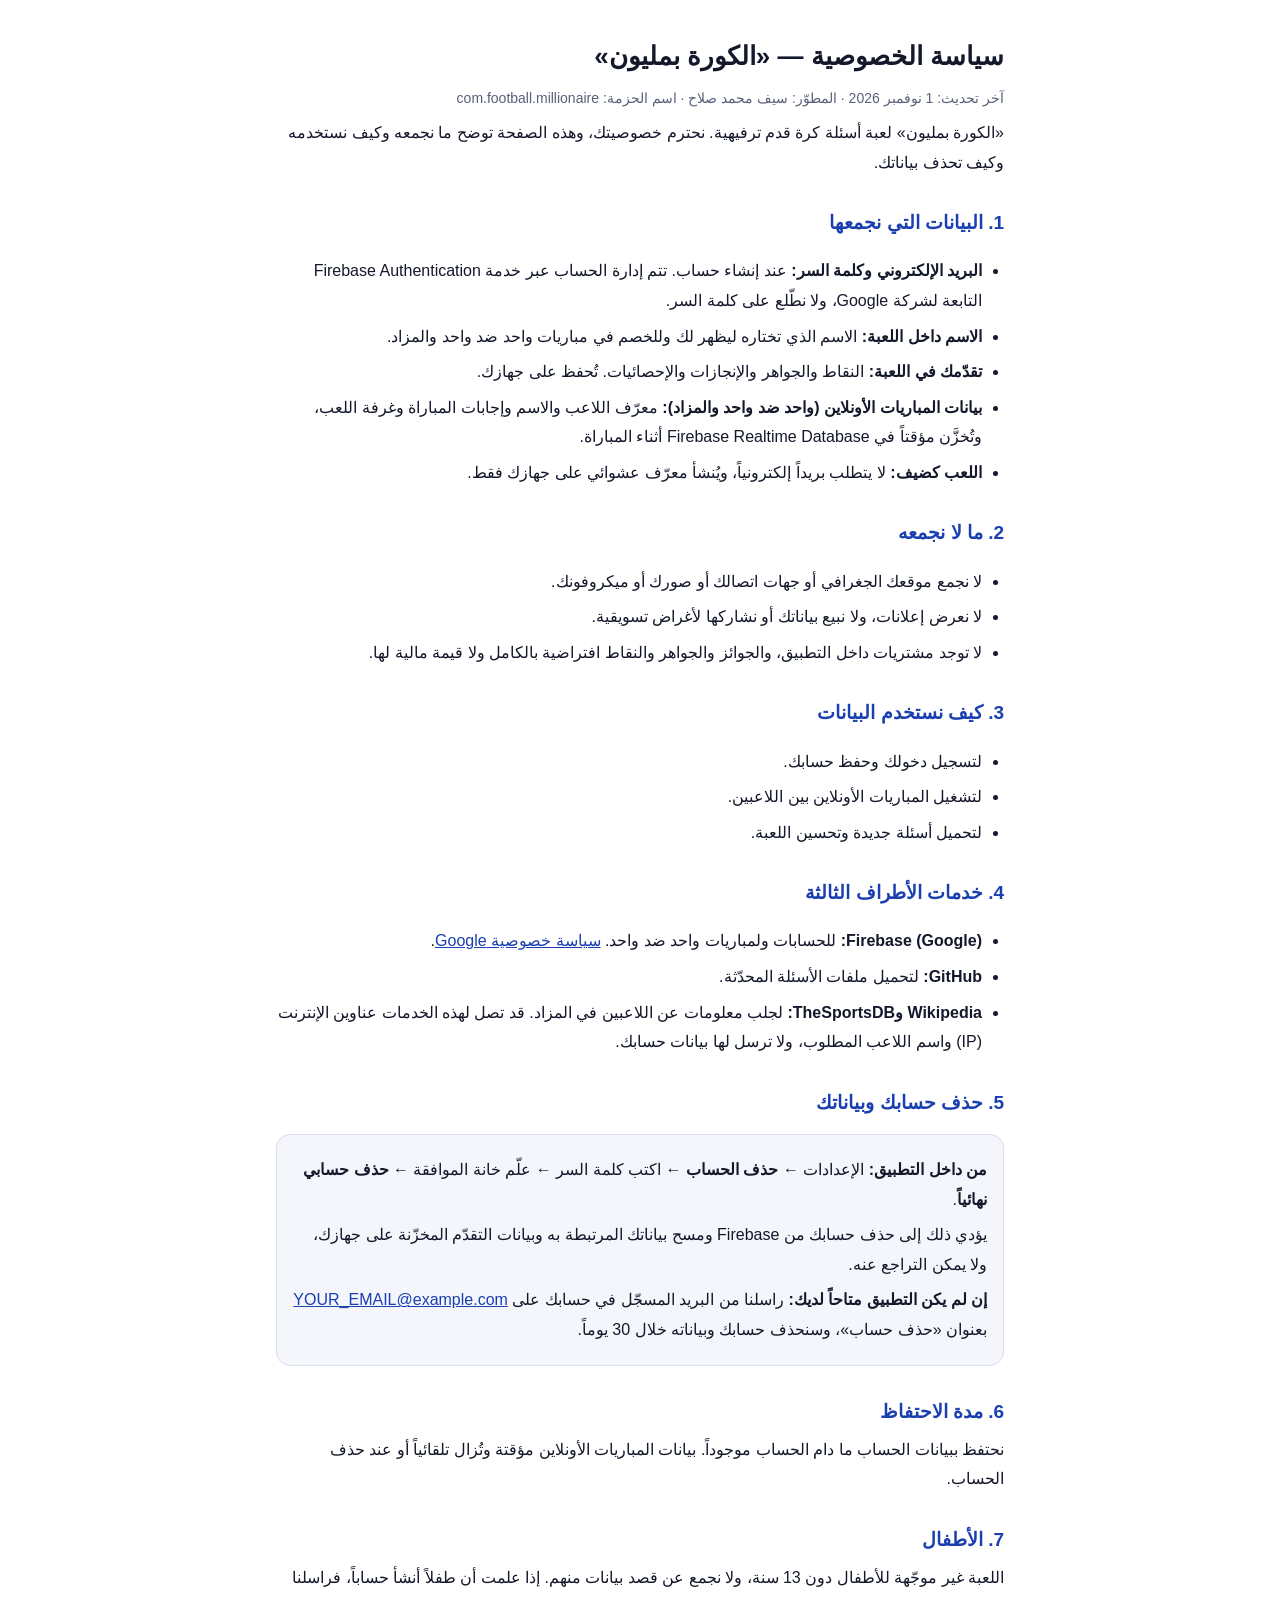
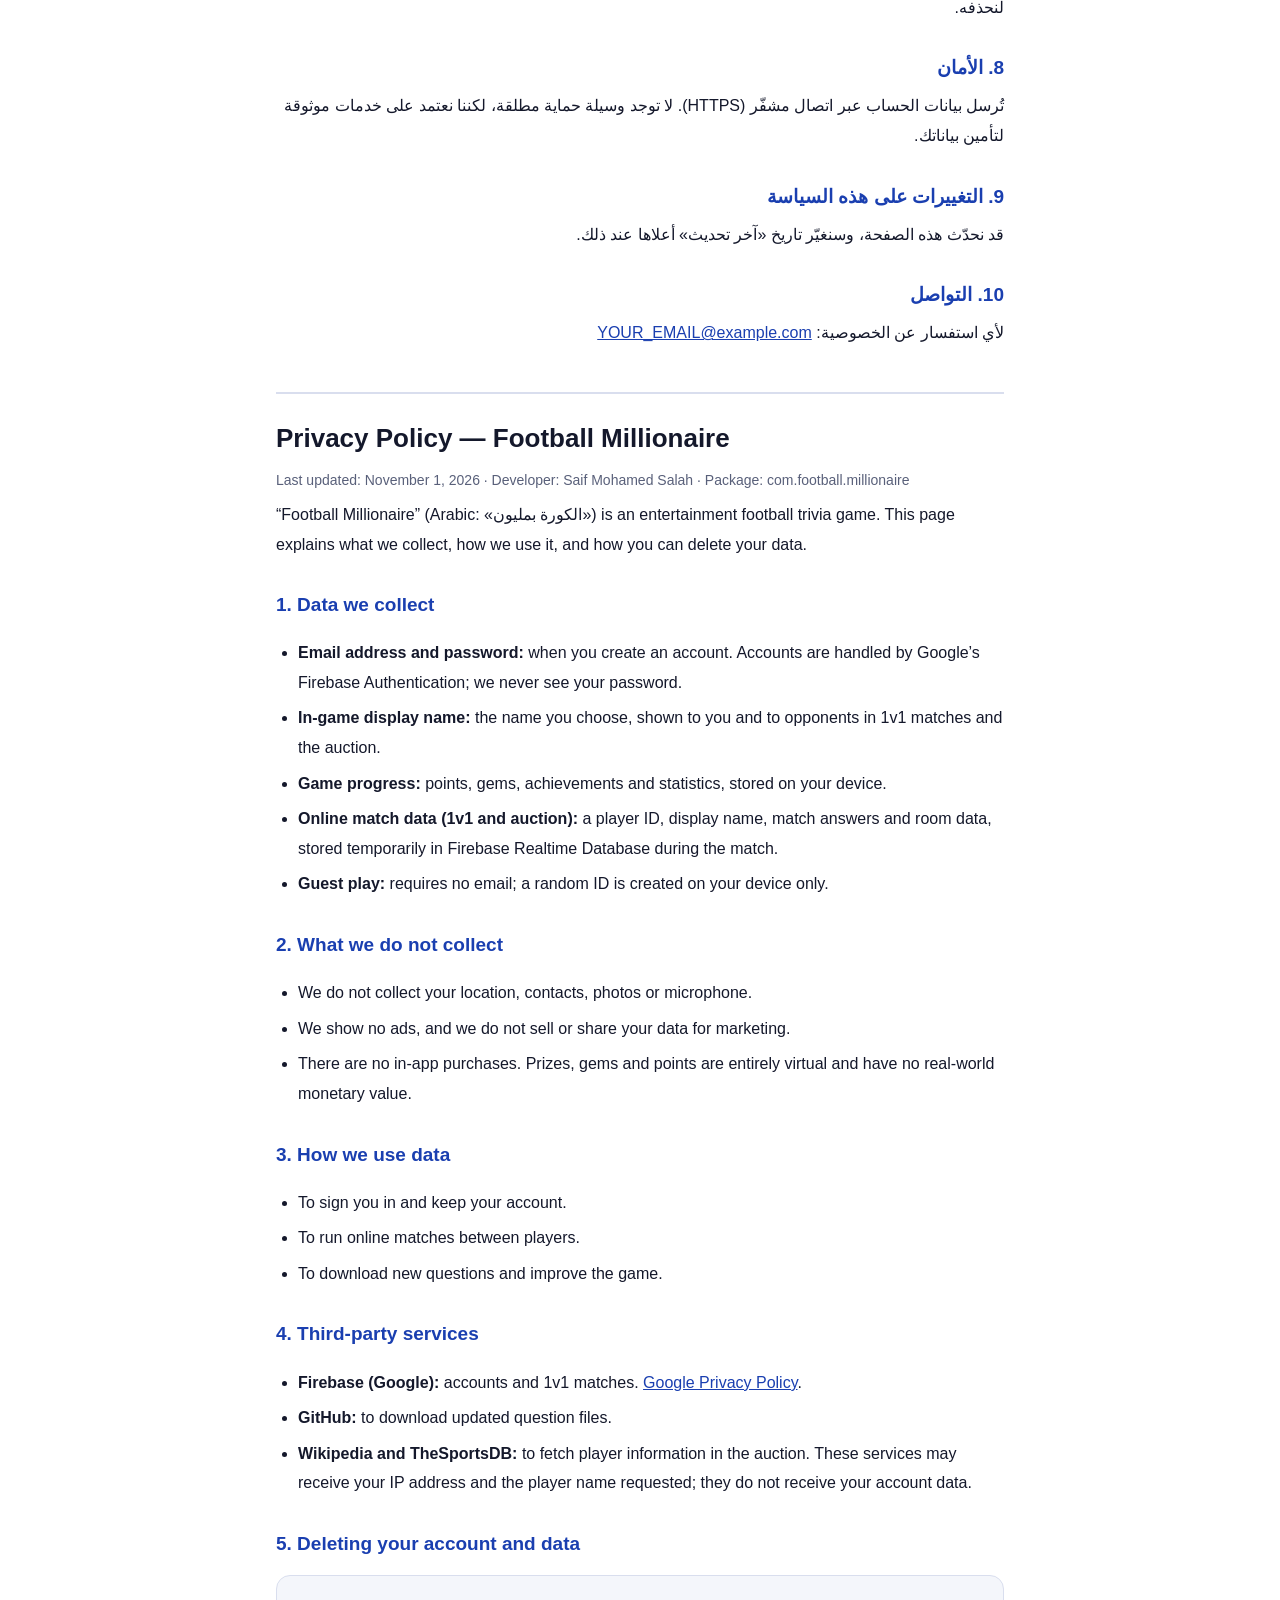
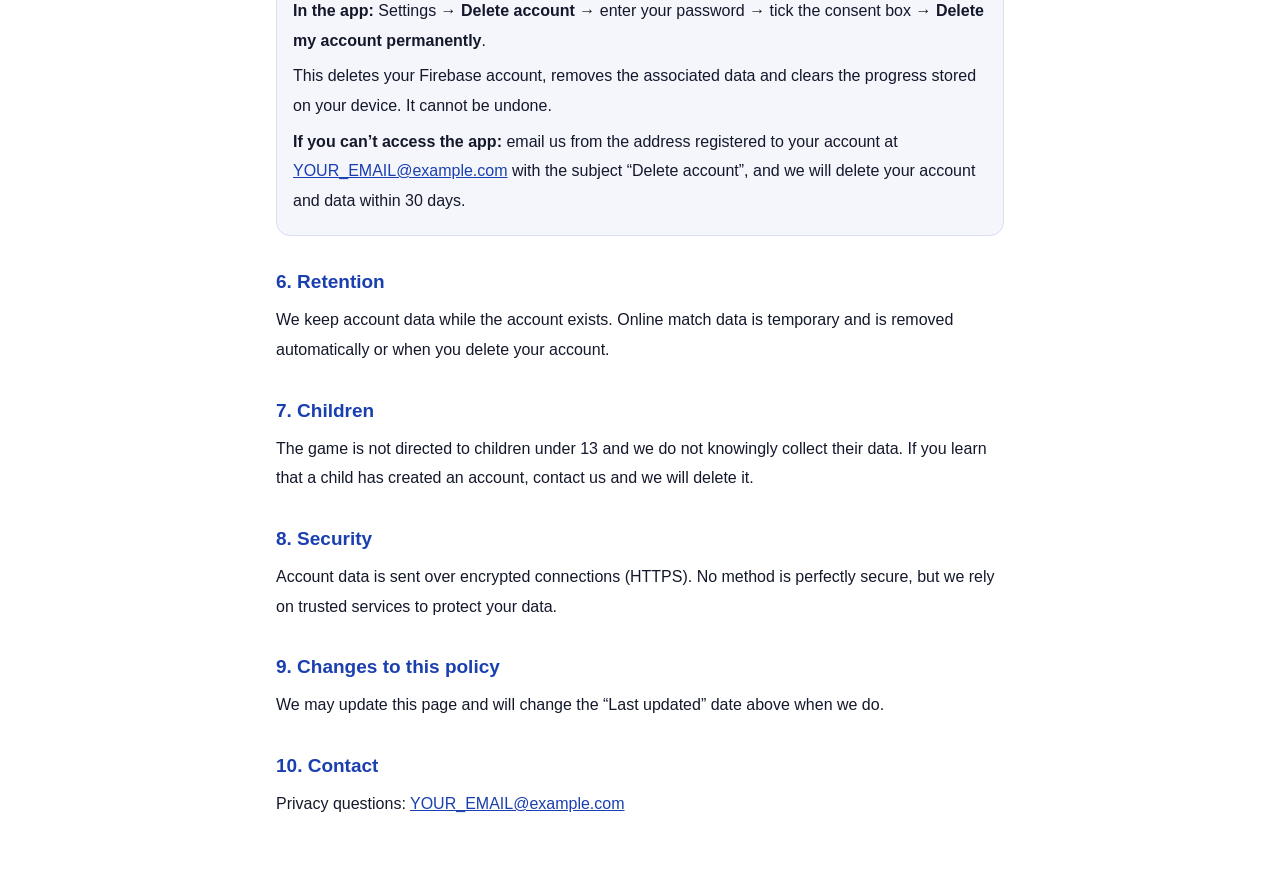
==== privacy.html @ 1a1c521d "Add files via upload" ====
<!doctype html>
<html lang="ar" dir="rtl">
<head>
<meta charset="utf-8">
<meta name="viewport" content="width=device-width, initial-scale=1">
<title>سياسة الخصوصية — الكورة بمليون / Privacy Policy — Football Millionaire</title>
<style>
  :root { --bg:#ffffff; --card:#f4f6fb; --txt:#14182b; --mut:#59607a; --acc:#1a3fb0; --line:#d9deee; }
  @media (prefers-color-scheme: dark) {
    :root { --bg:#050b24; --card:#0d1740; --txt:#eef1ff; --mut:#a9b2d6; --acc:#f2c84b; --line:#24307a; }
  }
  * { box-sizing: border-box; }
  body { margin:0; background:var(--bg); color:var(--txt); font:16px/1.85 "Segoe UI", Tahoma, Arial, sans-serif; }
  main { max-width: 760px; margin: 0 auto; padding: 24px 16px 60px; }
  h1 { font-size: 26px; margin: 8px 0 4px; }
  h2 { font-size: 19px; margin: 28px 0 6px; color: var(--acc); }
  p, li { margin: 6px 0; }
  ul { padding-inline-start: 22px; }
  .mut { color: var(--mut); font-size: 14px; }
  .card { background: var(--card); border: 1px solid var(--line); border-radius: 14px; padding: 14px 16px; margin: 14px 0; }
  hr { border: 0; border-top: 2px solid var(--line); margin: 44px 0 20px; }
  a { color: var(--acc); }
  .en { direction: ltr; text-align: left; }
</style>
</head>
<body>
<main>

<!-- ===================== العربية ===================== -->
<h1>سياسة الخصوصية — «الكورة بمليون»</h1>
<p class="mut">آخر تحديث: 1 نوفمبر 2026 · المطوّر: سيف محمد صلاح · اسم الحزمة: com.football.millionaire</p>

<p>«الكورة بمليون» لعبة أسئلة كرة قدم ترفيهية. نحترم خصوصيتك، وهذه الصفحة توضح ما نجمعه وكيف نستخدمه وكيف تحذف بياناتك.</p>

<h2>1. البيانات التي نجمعها</h2>
<ul>
  <li><b>البريد الإلكتروني وكلمة السر:</b> عند إنشاء حساب. تتم إدارة الحساب عبر خدمة Firebase Authentication التابعة لشركة Google، ولا نطّلع على كلمة السر.</li>
  <li><b>الاسم داخل اللعبة:</b> الاسم الذي تختاره ليظهر لك وللخصم في مباريات واحد ضد واحد والمزاد.</li>
  <li><b>تقدّمك في اللعبة:</b> النقاط والجواهر والإنجازات والإحصائيات. تُحفظ على جهازك.</li>
  <li><b>بيانات المباريات الأونلاين (واحد ضد واحد والمزاد):</b> معرّف اللاعب والاسم وإجابات المباراة وغرفة اللعب، وتُخزَّن مؤقتاً في Firebase Realtime Database أثناء المباراة.</li>
  <li><b>اللعب كضيف:</b> لا يتطلب بريداً إلكترونياً، ويُنشأ معرّف عشوائي على جهازك فقط.</li>
</ul>

<h2>2. ما لا نجمعه</h2>
<ul>
  <li>لا نجمع موقعك الجغرافي أو جهات اتصالك أو صورك أو ميكروفونك.</li>
  <li>لا نعرض إعلانات، ولا نبيع بياناتك أو نشاركها لأغراض تسويقية.</li>
  <li>لا توجد مشتريات داخل التطبيق، والجوائز والجواهر والنقاط افتراضية بالكامل ولا قيمة مالية لها.</li>
</ul>

<h2>3. كيف نستخدم البيانات</h2>
<ul>
  <li>لتسجيل دخولك وحفظ حسابك.</li>
  <li>لتشغيل المباريات الأونلاين بين اللاعبين.</li>
  <li>لتحميل أسئلة جديدة وتحسين اللعبة.</li>
</ul>

<h2>4. خدمات الأطراف الثالثة</h2>
<ul>
  <li><b>Firebase (Google):</b> للحسابات ولمباريات واحد ضد واحد. <a href="https://policies.google.com/privacy" rel="noopener">سياسة خصوصية Google</a>.</li>
  <li><b>GitHub:</b> لتحميل ملفات الأسئلة المحدّثة.</li>
  <li><b>Wikipedia وTheSportsDB:</b> لجلب معلومات عن اللاعبين في المزاد. قد تصل لهذه الخدمات عناوين الإنترنت (IP) واسم اللاعب المطلوب، ولا ترسل لها بيانات حسابك.</li>
</ul>

<h2>5. حذف حسابك وبياناتك</h2>
<div class="card">
  <p><b>من داخل التطبيق:</b> الإعدادات ← <b>حذف الحساب</b> ← اكتب كلمة السر ← علّم خانة الموافقة ← <b>حذف حسابي نهائياً</b>.</p>
  <p>يؤدي ذلك إلى حذف حسابك من Firebase ومسح بياناتك المرتبطة به وبيانات التقدّم المخزّنة على جهازك، ولا يمكن التراجع عنه.</p>
  <p><b>إن لم يكن التطبيق متاحاً لديك:</b> راسلنا من البريد المسجّل في حسابك على <a href="mailto:YOUR_EMAIL@example.com">YOUR_EMAIL@example.com</a> بعنوان «حذف حساب»، وسنحذف حسابك وبياناته خلال 30 يوماً.</p>
</div>

<h2>6. مدة الاحتفاظ</h2>
<p>نحتفظ ببيانات الحساب ما دام الحساب موجوداً. بيانات المباريات الأونلاين مؤقتة وتُزال تلقائياً أو عند حذف الحساب.</p>

<h2>7. الأطفال</h2>
<p>اللعبة غير موجّهة للأطفال دون 13 سنة، ولا نجمع عن قصد بيانات منهم. إذا علمت أن طفلاً أنشأ حساباً، فراسلنا لنحذفه.</p>

<h2>8. الأمان</h2>
<p>تُرسل بيانات الحساب عبر اتصال مشفّر (HTTPS). لا توجد وسيلة حماية مطلقة، لكننا نعتمد على خدمات موثوقة لتأمين بياناتك.</p>

<h2>9. التغييرات على هذه السياسة</h2>
<p>قد نحدّث هذه الصفحة، وسنغيّر تاريخ «آخر تحديث» أعلاها عند ذلك.</p>

<h2>10. التواصل</h2>
<p>لأي استفسار عن الخصوصية: <a href="mailto:YOUR_EMAIL@example.com">YOUR_EMAIL@example.com</a></p>

<hr>

<!-- ===================== English ===================== -->
<div class="en" lang="en" dir="ltr">
<h1>Privacy Policy — Football Millionaire</h1>
<p class="mut">Last updated: November 1, 2026 · Developer: Saif Mohamed Salah · Package: com.football.millionaire</p>

<p>“Football Millionaire” (Arabic: «الكورة بمليون») is an entertainment football trivia game. This page explains what we collect, how we use it, and how you can delete your data.</p>

<h2>1. Data we collect</h2>
<ul>
  <li><b>Email address and password:</b> when you create an account. Accounts are handled by Google’s Firebase Authentication; we never see your password.</li>
  <li><b>In-game display name:</b> the name you choose, shown to you and to opponents in 1v1 matches and the auction.</li>
  <li><b>Game progress:</b> points, gems, achievements and statistics, stored on your device.</li>
  <li><b>Online match data (1v1 and auction):</b> a player ID, display name, match answers and room data, stored temporarily in Firebase Realtime Database during the match.</li>
  <li><b>Guest play:</b> requires no email; a random ID is created on your device only.</li>
</ul>

<h2>2. What we do not collect</h2>
<ul>
  <li>We do not collect your location, contacts, photos or microphone.</li>
  <li>We show no ads, and we do not sell or share your data for marketing.</li>
  <li>There are no in-app purchases. Prizes, gems and points are entirely virtual and have no real-world monetary value.</li>
</ul>

<h2>3. How we use data</h2>
<ul>
  <li>To sign you in and keep your account.</li>
  <li>To run online matches between players.</li>
  <li>To download new questions and improve the game.</li>
</ul>

<h2>4. Third-party services</h2>
<ul>
  <li><b>Firebase (Google):</b> accounts and 1v1 matches. <a href="https://policies.google.com/privacy" rel="noopener">Google Privacy Policy</a>.</li>
  <li><b>GitHub:</b> to download updated question files.</li>
  <li><b>Wikipedia and TheSportsDB:</b> to fetch player information in the auction. These services may receive your IP address and the player name requested; they do not receive your account data.</li>
</ul>

<h2>5. Deleting your account and data</h2>
<div class="card">
  <p><b>In the app:</b> Settings → <b>Delete account</b> → enter your password → tick the consent box → <b>Delete my account permanently</b>.</p>
  <p>This deletes your Firebase account, removes the associated data and clears the progress stored on your device. It cannot be undone.</p>
  <p><b>If you can’t access the app:</b> email us from the address registered to your account at <a href="mailto:YOUR_EMAIL@example.com">YOUR_EMAIL@example.com</a> with the subject “Delete account”, and we will delete your account and data within 30 days.</p>
</div>

<h2>6. Retention</h2>
<p>We keep account data while the account exists. Online match data is temporary and is removed automatically or when you delete your account.</p>

<h2>7. Children</h2>
<p>The game is not directed to children under 13 and we do not knowingly collect their data. If you learn that a child has created an account, contact us and we will delete it.</p>

<h2>8. Security</h2>
<p>Account data is sent over encrypted connections (HTTPS). No method is perfectly secure, but we rely on trusted services to protect your data.</p>

<h2>9. Changes to this policy</h2>
<p>We may update this page and will change the “Last updated” date above when we do.</p>

<h2>10. Contact</h2>
<p>Privacy questions: <a href="mailto:YOUR_EMAIL@example.com">YOUR_EMAIL@example.com</a></p>
</div>

</main>
</body>
</html>
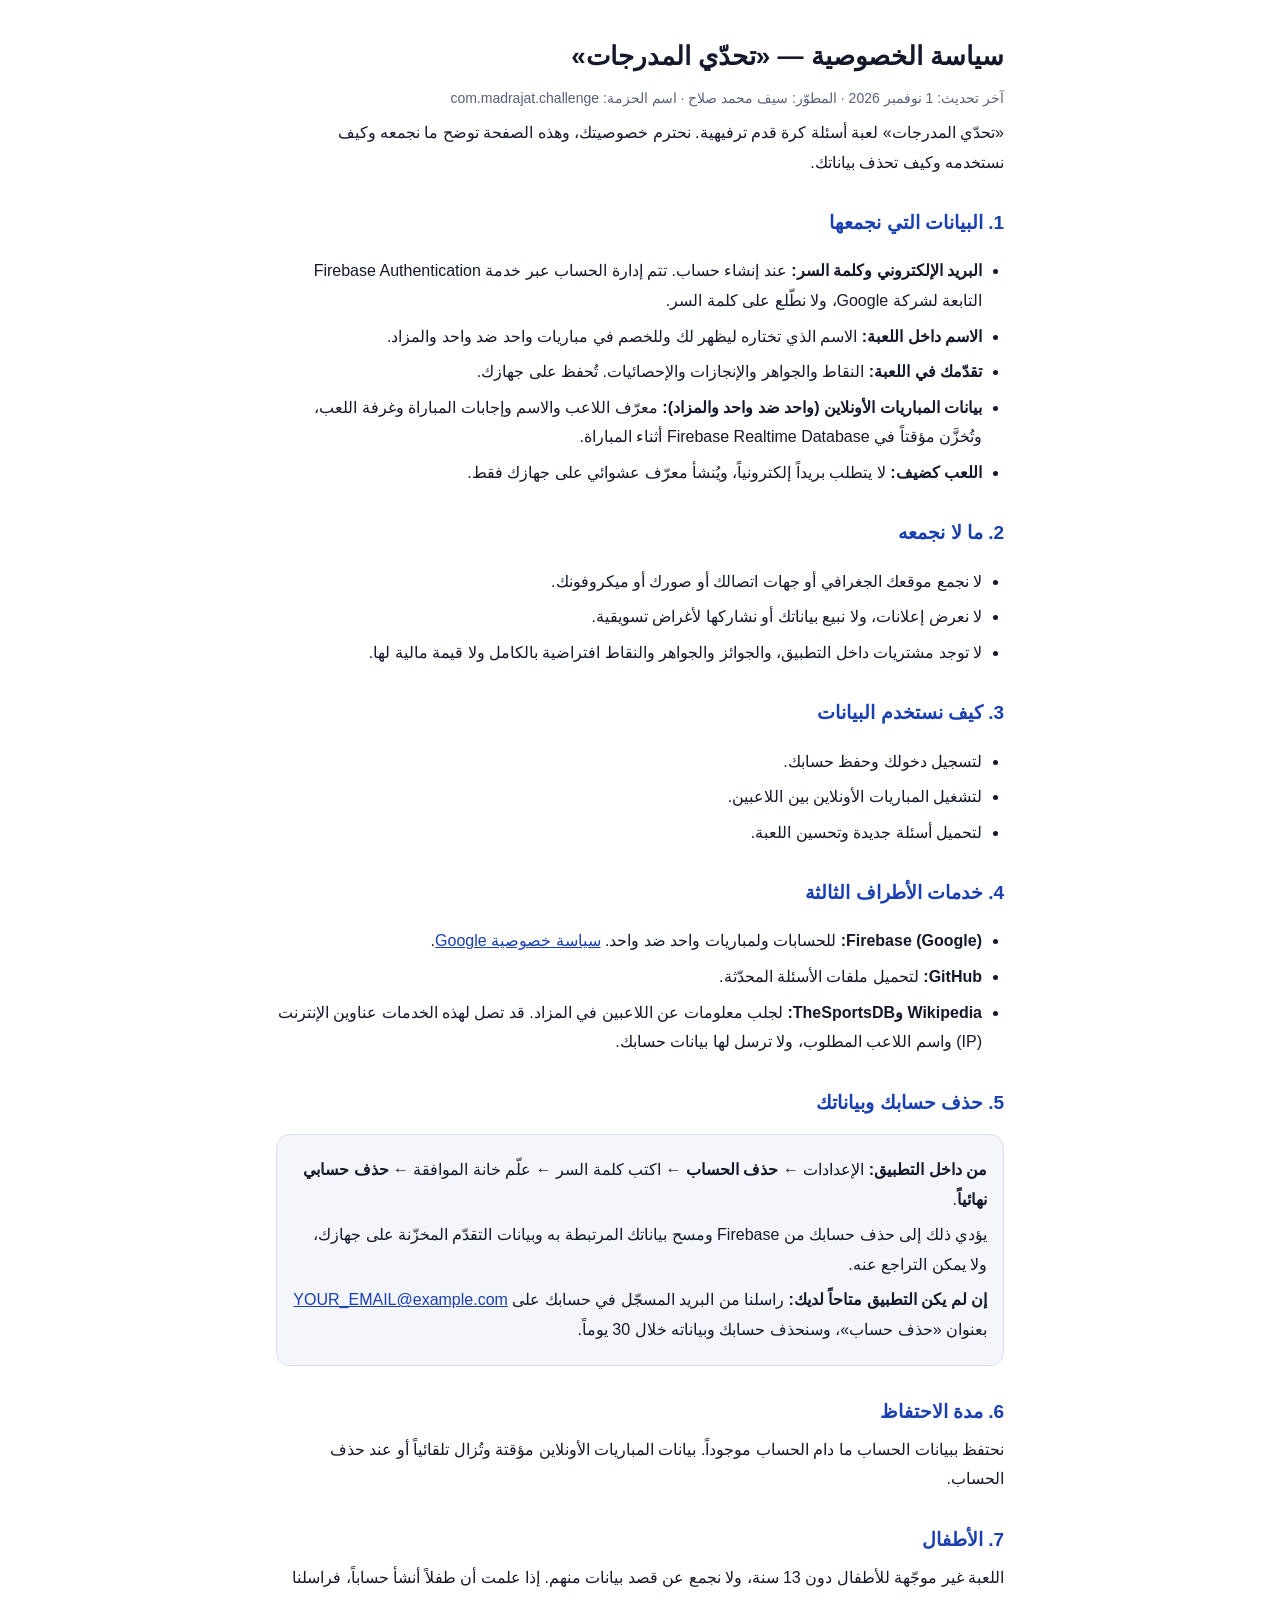
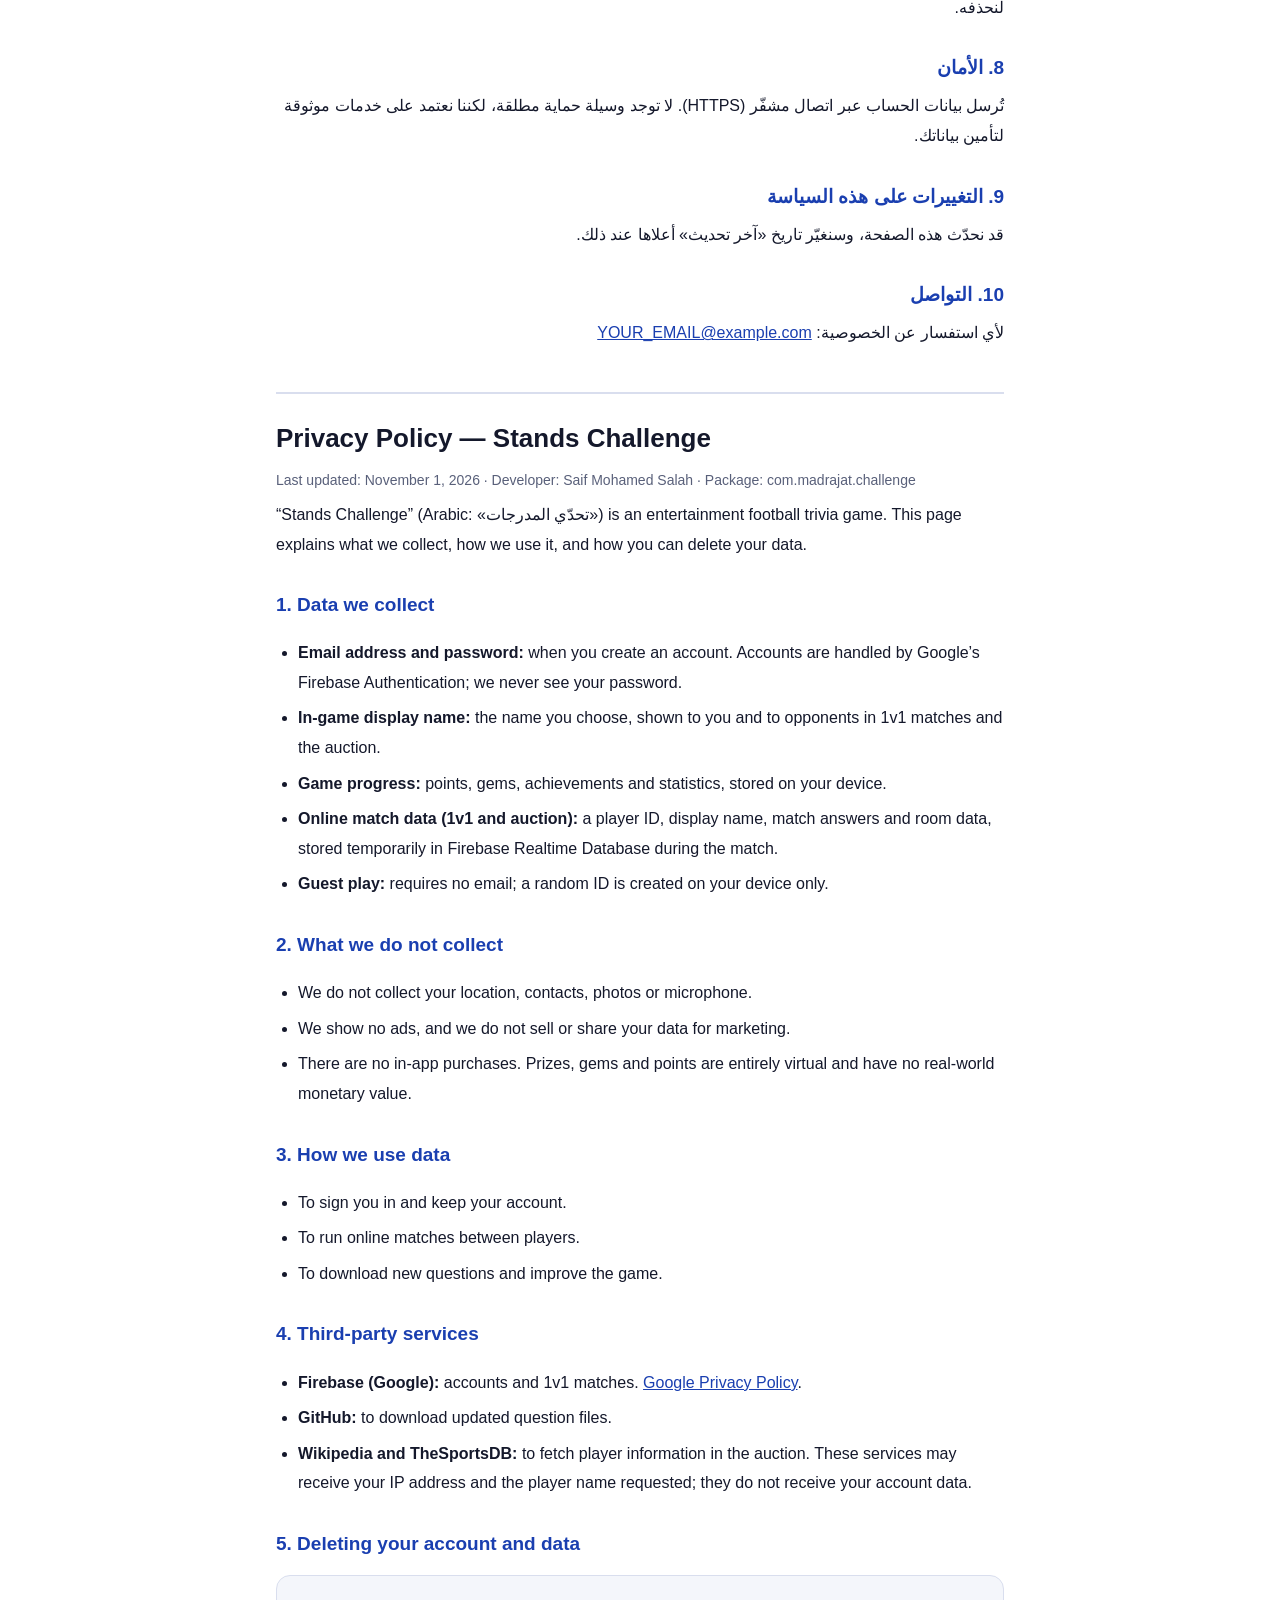
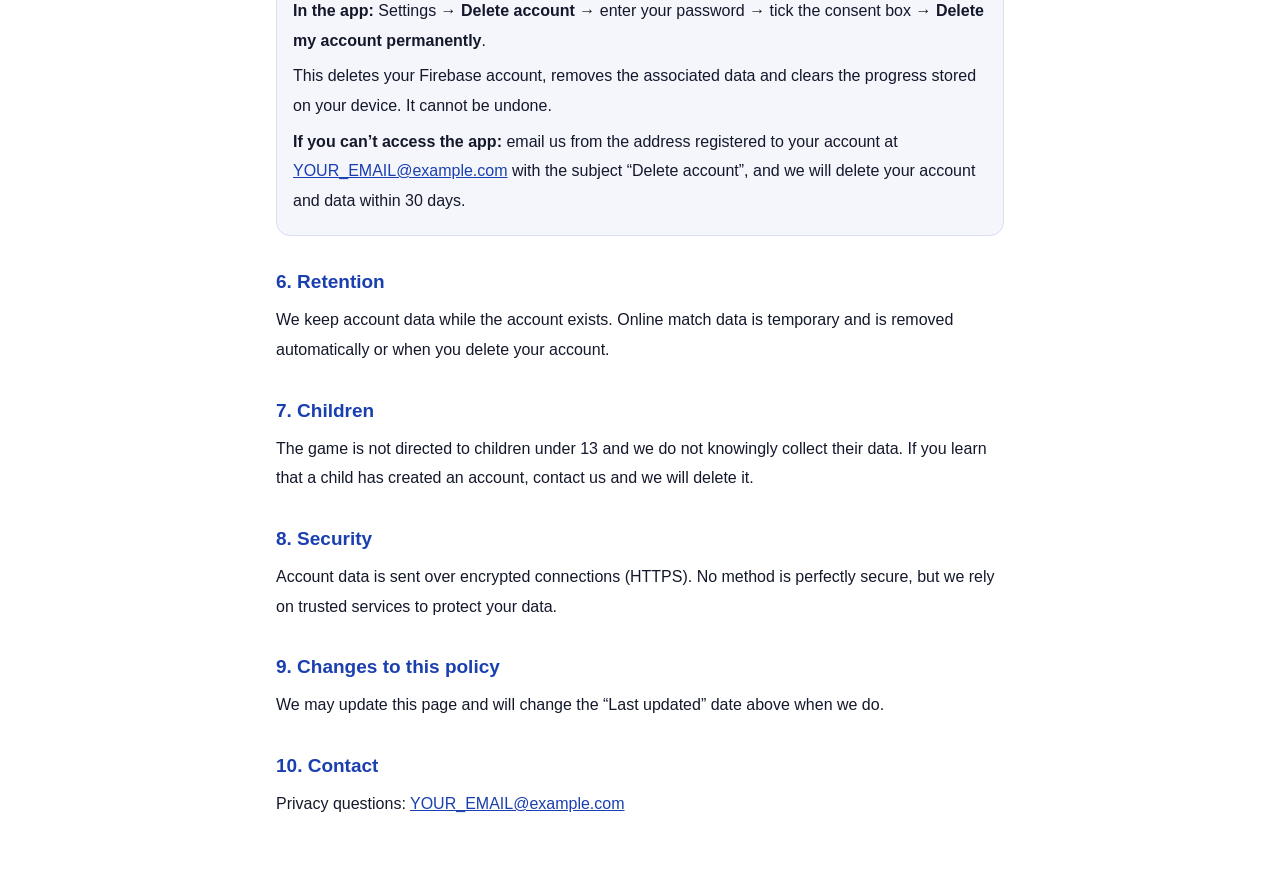
==== commit 2235311a: "Rename privacy (2).html to privacy.html" ====
--- a/privacy.html
+++ b/privacy.html
@@ -3,7 +3,7 @@
 <head>
 <meta charset="utf-8">
 <meta name="viewport" content="width=device-width, initial-scale=1">
-<title>سياسة الخصوصية — الكورة بمليون / Privacy Policy — Football Millionaire</title>
+<title>سياسة الخصوصية — تحدّي المدرجات / Privacy Policy — Stands Challenge</title>
 <style>
   :root { --bg:#ffffff; --card:#f4f6fb; --txt:#14182b; --mut:#59607a; --acc:#1a3fb0; --line:#d9deee; }
   @media (prefers-color-scheme: dark) {
@@ -27,10 +27,10 @@
 <main>
 
 <!-- ===================== العربية ===================== -->
-<h1>سياسة الخصوصية — «الكورة بمليون»</h1>
-<p class="mut">آخر تحديث: 1 نوفمبر 2026 · المطوّر: سيف محمد صلاح · اسم الحزمة: com.football.millionaire</p>
+<h1>سياسة الخصوصية — «تحدّي المدرجات»</h1>
+<p class="mut">آخر تحديث: 1 نوفمبر 2026 · المطوّر: سيف محمد صلاح · اسم الحزمة: com.madrajat.challenge</p>
 
-<p>«الكورة بمليون» لعبة أسئلة كرة قدم ترفيهية. نحترم خصوصيتك، وهذه الصفحة توضح ما نجمعه وكيف نستخدمه وكيف تحذف بياناتك.</p>
+<p>«تحدّي المدرجات» لعبة أسئلة كرة قدم ترفيهية. نحترم خصوصيتك، وهذه الصفحة توضح ما نجمعه وكيف نستخدمه وكيف تحذف بياناتك.</p>
 
 <h2>1. البيانات التي نجمعها</h2>
 <ul>
@@ -88,10 +88,10 @@
 
 <!-- ===================== English ===================== -->
 <div class="en" lang="en" dir="ltr">
-<h1>Privacy Policy — Football Millionaire</h1>
-<p class="mut">Last updated: November 1, 2026 · Developer: Saif Mohamed Salah · Package: com.football.millionaire</p>
+<h1>Privacy Policy — Stands Challenge</h1>
+<p class="mut">Last updated: November 1, 2026 · Developer: Saif Mohamed Salah · Package: com.madrajat.challenge</p>
 
-<p>“Football Millionaire” (Arabic: «الكورة بمليون») is an entertainment football trivia game. This page explains what we collect, how we use it, and how you can delete your data.</p>
+<p>“Stands Challenge” (Arabic: «تحدّي المدرجات») is an entertainment football trivia game. This page explains what we collect, how we use it, and how you can delete your data.</p>
 
 <h2>1. Data we collect</h2>
 <ul>
